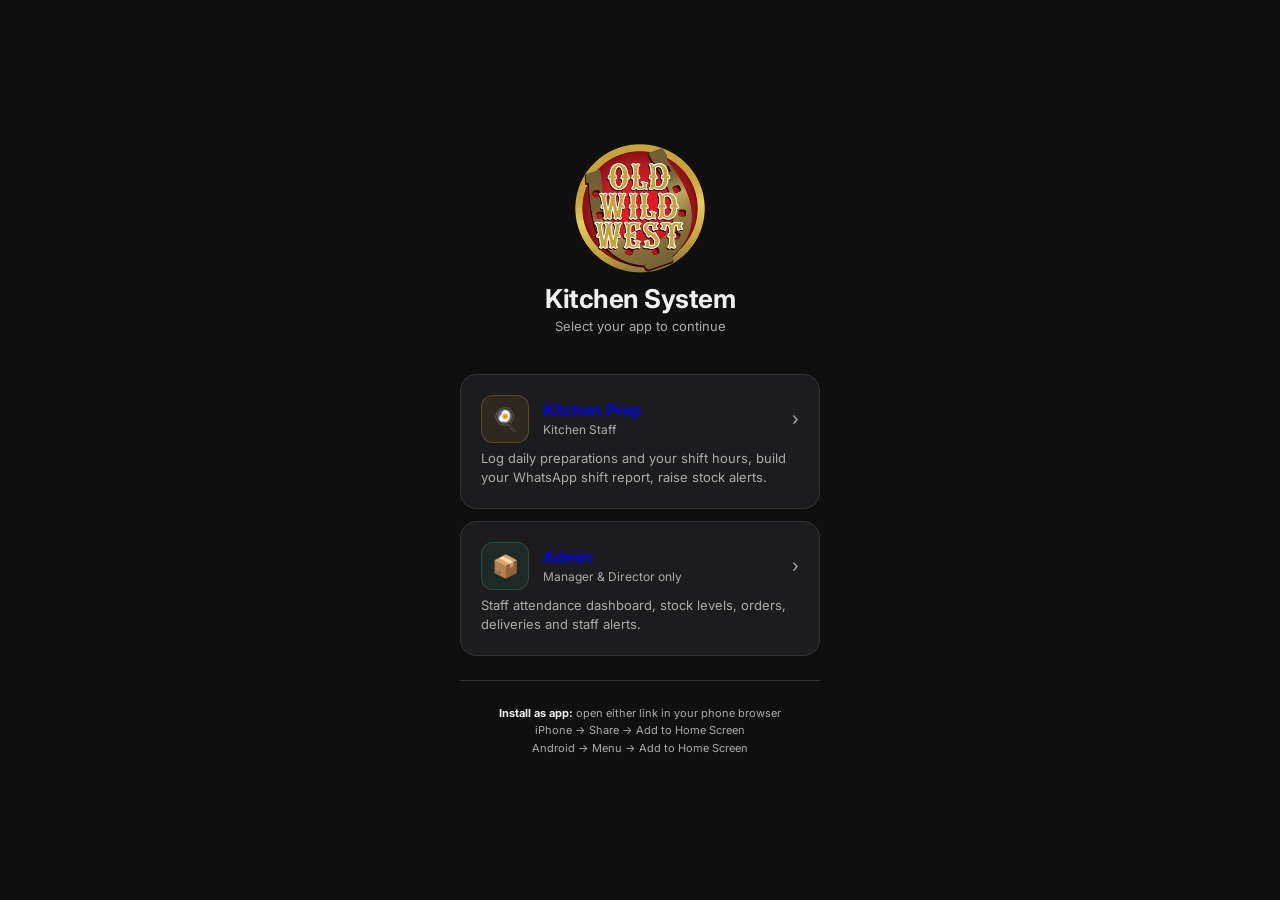
==== index.html @ 36aa1ac2 "Add files via upload" ====
<!DOCTYPE html>
<html lang="en">
<head>
<meta charset="UTF-8">
<meta name="viewport" content="width=device-width, initial-scale=1, viewport-fit=cover">
<meta name="theme-color" content="#0F0F0F">
<meta name="apple-mobile-web-app-capable" content="yes">
<title>OWW Kitchen System</title>
<link rel="icon" href="icon-192.png">
<link rel="preconnect" href="https://fonts.googleapis.com">
<link href="https://fonts.googleapis.com/css2?family=Inter:wght@400;500;600;700&display=swap" rel="stylesheet">
<style>
  *, *::before, *::after { box-sizing: border-box; margin: 0; padding: 0; }
  :root {
    --bg: #0F0F0F; --surf: #1C1C1E; --border: #333336;
    --txt: #F0F0F0; --txt2: #ABABAB; --amber: #E8A020;
    --green: #3DB87A; --font: 'Inter', system-ui, sans-serif;
  }
  html, body {
    height: 100%; background: var(--bg); color: var(--txt);
    font-family: var(--font); display: flex; align-items: center;
    justify-content: center; padding: 24px;
  }
  .wrap { width: 100%; max-width: 360px; }
  .logo {
    font-size: 13px; font-weight: 600; color: var(--amber);
    letter-spacing: 2px; text-transform: uppercase;
    text-align: center; margin-bottom: 6px;
  }
  .brand {
    font-size: 26px; font-weight: 700; text-align: center;
    letter-spacing: -0.5px; margin-bottom: 4px;
  }
  .sub {
    font-size: 13px; color: var(--txt2); text-align: center;
    margin-bottom: 40px;
  }
  .app-card {
    display: block; text-decoration: none;
    background: var(--surf); border: 1px solid var(--border);
    border-radius: 16px; padding: 20px;
    margin-bottom: 12px; transition: border-color .15s;
  }
  .app-card:active { border-color: var(--amber); }
  .app-card-top {
    display: flex; align-items: center; gap: 14px; margin-bottom: 6px;
  }
  .app-icon {
    width: 48px; height: 48px; border-radius: 12px;
    display: flex; align-items: center; justify-content: center;
    flex-shrink: 0; font-size: 22px;
  }
  .app-icon.kitchen  { background: #E8A02018; border: 1px solid #E8A02044; }
  .app-icon.inventory{ background: #3DB87A18; border: 1px solid #3DB87A44; }
  .app-name { font-size: 16px; font-weight: 600; }
  .app-role { font-size: 12px; color: var(--txt2); margin-top: 2px; }
  .app-desc { font-size: 13px; color: var(--txt2); line-height: 1.5; }
  .arrow {
    margin-left: auto; color: var(--txt2);
    font-size: 18px; flex-shrink: 0;
  }
  .divider {
    height: 1px; background: var(--border); margin: 24px 0;
  }
  .hint {
    font-size: 11px; color: var(--txt2); text-align: center; line-height: 1.6;
  }
  .hint strong { color: var(--txt); }
</style>
</head>
<body>
<div class="wrap">

  <img src="logo.png" alt="Old Wild West" style="display:block;width:130px;height:130px;margin:0 auto 10px">
  <div class="brand">Kitchen System</div>
  <div class="sub">Select your app to continue</div>

  <a class="app-card" href="./kitchen.html">
    <div class="app-card-top">
      <div class="app-icon kitchen">🍳</div>
      <div>
        <div class="app-name">Kitchen Prep</div>
        <div class="app-role">Kitchen Staff</div>
      </div>
      <div class="arrow">›</div>
    </div>
    <div class="app-desc">
      Log daily preparations and your shift hours, build your WhatsApp shift report, raise stock alerts.
    </div>
  </a>

  <a class="app-card" href="./inventory.html">
    <div class="app-card-top">
      <div class="app-icon inventory">📦</div>
      <div>
        <div class="app-name">Admin</div>
        <div class="app-role">Manager &amp; Director only</div>
      </div>
      <div class="arrow">›</div>
    </div>
    <div class="app-desc">
      Staff attendance dashboard, stock levels, orders, deliveries and staff alerts.
    </div>
  </a>

  <div class="divider"></div>

  <div class="hint">
    <strong>Install as app:</strong> open either link in your phone browser<br>
    iPhone → Share → Add to Home Screen<br>
    Android → Menu → Add to Home Screen
  </div>

</div>
</body>
</html>
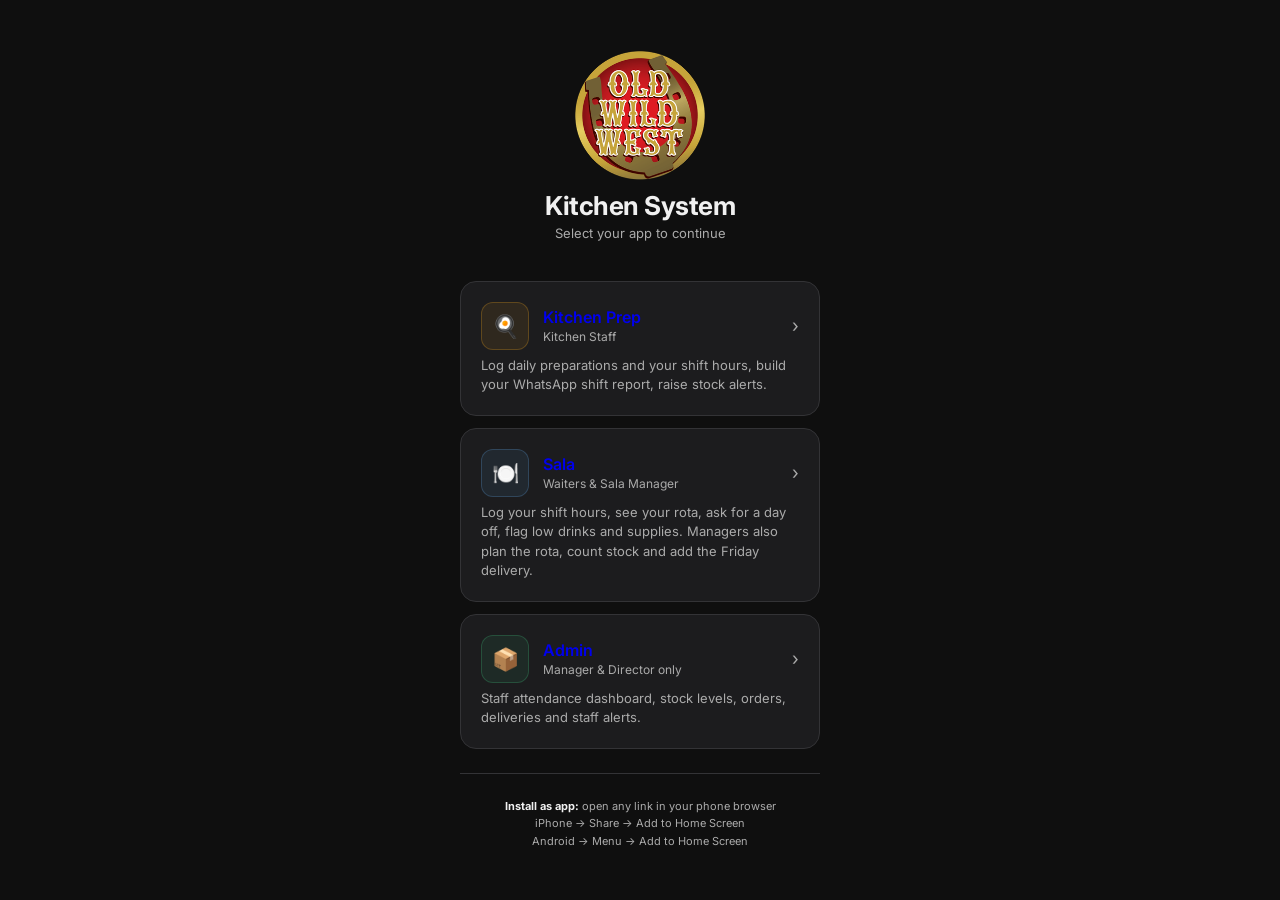
==== commit 5c208e20: "index.html" ====
--- a/index.html
+++ b/index.html
@@ -52,6 +52,7 @@
   }
   .app-icon.kitchen  { background: #E8A02018; border: 1px solid #E8A02044; }
   .app-icon.inventory{ background: #3DB87A18; border: 1px solid #3DB87A44; }
+  .app-icon.sala     { background: #5B9BD518; border: 1px solid #5B9BD544; }
   .app-name { font-size: 16px; font-weight: 600; }
   .app-role { font-size: 12px; color: var(--txt2); margin-top: 2px; }
   .app-desc { font-size: 13px; color: var(--txt2); line-height: 1.5; }
@@ -89,6 +90,20 @@
     </div>
   </a>
 
+  <a class="app-card" href="./sala.html">
+    <div class="app-card-top">
+      <div class="app-icon sala">🍽️</div>
+      <div>
+        <div class="app-name">Sala</div>
+        <div class="app-role">Waiters &amp; Sala Manager</div>
+      </div>
+      <div class="arrow">›</div>
+    </div>
+    <div class="app-desc">
+      Log your shift hours, see your rota, ask for a day off, flag low drinks and supplies. Managers also plan the rota, count stock and add the Friday delivery.
+    </div>
+  </a>
+
   <a class="app-card" href="./inventory.html">
     <div class="app-card-top">
       <div class="app-icon inventory">📦</div>
@@ -106,7 +121,7 @@
   <div class="divider"></div>
 
   <div class="hint">
-    <strong>Install as app:</strong> open either link in your phone browser<br>
+    <strong>Install as app:</strong> open any link in your phone browser<br>
     iPhone → Share → Add to Home Screen<br>
     Android → Menu → Add to Home Screen
   </div>
